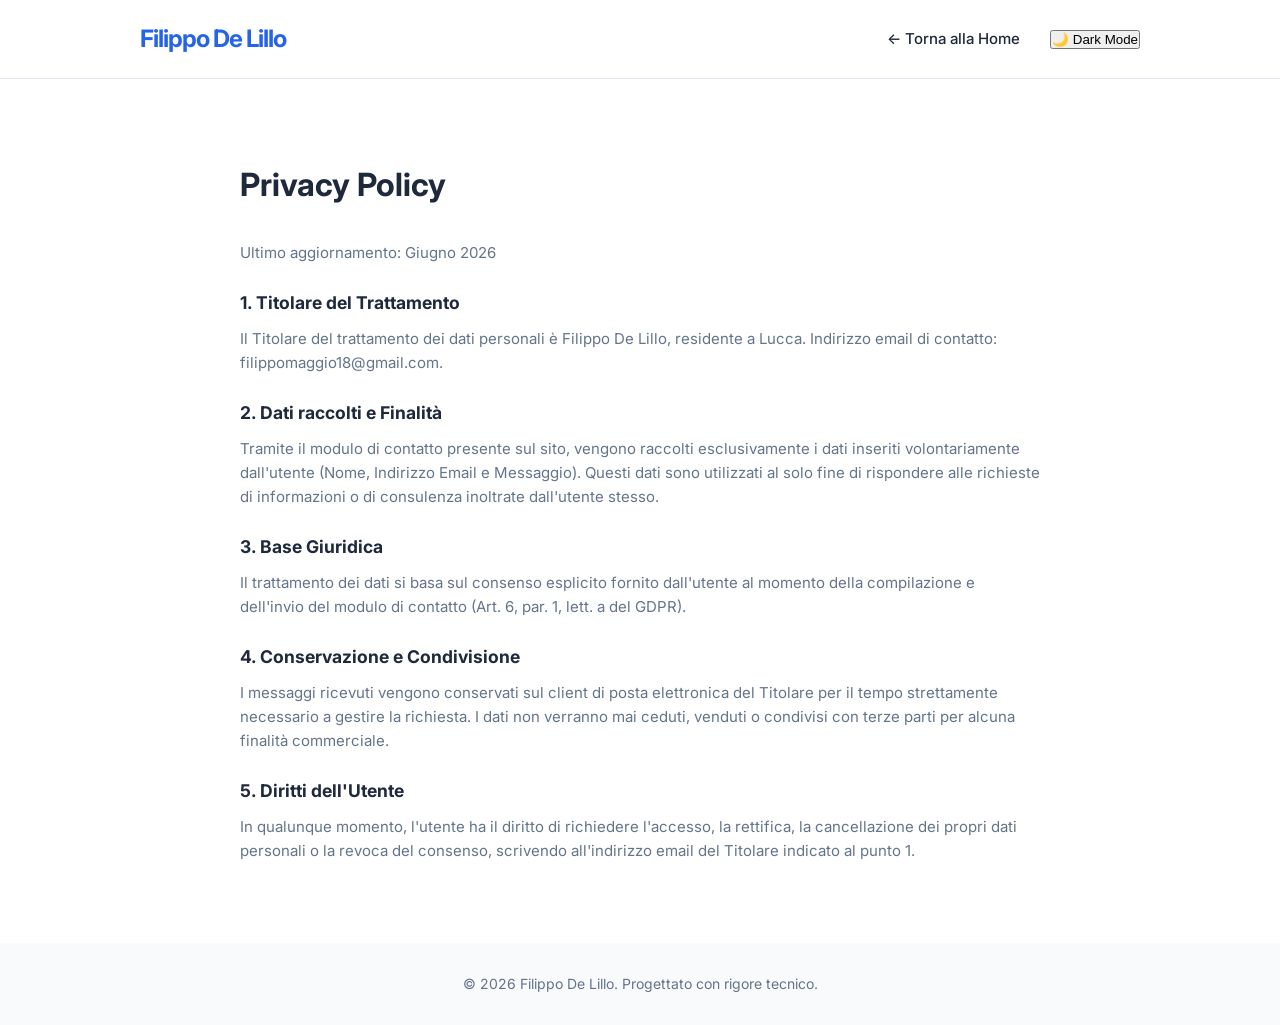
==== privacy.html @ f0c07462 "Add files via upload" ====
<!DOCTYPE html>
<html lang="it">
<head>
    <meta charset="UTF-8">
    <meta name="viewport" content="width=device-width, initial-scale=1.0">
    <title>Privacy Policy | Filippo De Lillo</title>
    <link href="https://fonts.googleapis.com/css2?family=Inter:wght@300;500;700&display=swap" rel="stylesheet">
    <link rel="stylesheet" href="style.css">
</head>
<body>

    <header>
        <div class="container">
            <div class="logo"><a href="index.html">Filippo De Lillo</a></div>
            <nav>
                <ul>
                    <li><a href="index.html">← Torna alla Home</a></li>
                    <li><button id="theme-toggle">🌙 Dark Mode</button></li>
                </ul>
            </nav>
        </div>
    </header>

    <section class="section-padding">
        <div class="container" style="max-width: 800px;">
            <h1 style="margin-bottom: 30px; font-size: 32px;">Privacy Policy</h1>
            
            <div style="font-size: 15px; color: var(--text-light);">
                <p>Ultimo aggiornamento: Giugno 2026</p>
                <br>
                
                <h3 style="color: var(--text-dark); margin-bottom: 10px;">1. Titolare del Trattamento</h3>
                <p>Il Titolare del trattamento dei dati personali è Filippo De Lillo, residente a Lucca. Indirizzo email di contatto: <a href="mailto:filippomaggio18@gmail.com">filippomaggio18@gmail.com</a>.</p>
                <br>

                <h3 style="color: var(--text-dark); margin-bottom: 10px;">2. Dati raccolti e Finalità</h3>
                <p>Tramite il modulo di contatto presente sul sito, vengono raccolti esclusivamente i dati inseriti volontariamente dall'utente (Nome, Indirizzo Email e Messaggio). Questi dati sono utilizzati al solo fine di rispondere alle richieste di informazioni o di consulenza inoltrate dall'utente stesso.</p>
                <br>

                <h3 style="color: var(--text-dark); margin-bottom: 10px;">3. Base Giuridica</h3>
                <p>Il trattamento dei dati si basa sul consenso esplicito fornito dall'utente al momento della compilazione e dell'invio del modulo di contatto (Art. 6, par. 1, lett. a del GDPR).</p>
                <br>

                <h3 style="color: var(--text-dark); margin-bottom: 10px;">4. Conservazione e Condivisione</h3>
                <p>I messaggi ricevuti vengono conservati sul client di posta elettronica del Titolare per il tempo strettamente necessario a gestire la richiesta. I dati non verranno mai ceduti, venduti o condivisi con terze parti per alcuna finalità commerciale.</p>
                <br>

                <h3 style="color: var(--text-dark); margin-bottom: 10px;">5. Diritti dell'Utente</h3>
                <p>In qualunque momento, l'utente ha il diritto di richiedere l'accesso, la rettifica, la cancellazione dei propri dati personali o la revoca del consenso, scrivendo all'indirizzo email del Titolare indicato al punto 1.</p>
            </div>
        </div>
    </section>

    <footer>
        <div class="container text-center">
            <p>&copy; 2026 Filippo De Lillo. Progettato con rigore tecnico.</p>
        </div>
    </footer>

    <script src="script.js"></script>
</body>
</html>
---- style.css ----
/* --- RESET E VARIABILI --- */
* {
    margin: 0;
    padding: 0;
    box-sizing: border-box;
}

:root {
    --primary: #2563eb; 
    --primary-dark: #1d4ed8;
    
    --text-dark: #1e293b;
    --text-light: #64748b;
    
    --bg-white: #ffffff;
    --bg-light: #f8fafc; 
    
    --border-color: #e2e8f0;
}

.dark-mode {
    --text-dark: #f8fafc; 
    --text-light: #94a3b8; 
    
    --bg-white: #0f172a; 
    --bg-light: #1e293b; 
    
    --border-color: #334155;
}

body {
    font-family: 'Inter', sans-serif;
    line-height: 1.6;
    color: var(--text-dark);
    background-color: var(--bg-white);
    transition: background-color 0.3s ease, color 0.3s ease;
}

header, .service-card, footer, section {
    transition: background-color 0.3s ease, border-color 0.3s ease, color 0.3s ease;
}

a { text-decoration: none; color: inherit; }
ul { list-style: none; }

.container {
    width: 90%;
    max-width: 1000px;
    margin: 0 auto;
}

.text-center { text-align: center; }
.section-padding { padding: 80px 0; }
.bg-light { background-color: var(--bg-light); }
.bg-dark { background-color: var(--text-dark); }
.text-white { color: var(--bg-white); }

/* --- HEADER --- */
header {
    background-color: var(--bg-white);
    border-bottom: 1px solid var(--border-color);
    padding: 20px 0;
    position: sticky;
    top: 0;
    z-index: 100;
}

header .container {
    display: flex;
    justify-content: space-between;
    align-items: center;
}

.logo {
    font-size: 24px;
    font-weight: 700;
    color: var(--primary);
    letter-spacing: -1px;
}

nav ul { display: flex; }
nav ul li { margin-left: 30px; }
nav ul li a {
    font-size: 15px;
    font-weight: 500;
    transition: color 0.2s;
}
nav ul li a:hover { color: var(--primary); }

/* --- HERO --- */
#hero {
    padding: 100px 0;
}

.badge {
    display: inline-block;
    background-color: #dbeafe;
    color: var(--primary);
    padding: 6px 12px;
    border-radius: 20px;
    font-size: 13px;
    font-weight: 600;
    margin-bottom: 20px;
}

#hero h2 {
    font-size: 42px;
    font-weight: 700;
    line-height: 1.2;
    margin-bottom: 20px;
}

#hero p {
    font-size: 18px;
    color: var(--text-light);
    max-width: 650px;
    margin: 0 auto 40px auto;
}

.btn {
    display: inline-block;
    background-color: var(--primary);
    color: var(--bg-white);
    padding: 14px 28px;
    border-radius: 6px;
    font-weight: 500;
    transition: background 0.2s;
}

.btn:hover { background-color: var(--primary-dark); }

.btn-outline {
    background-color: transparent;
    border: 2px solid var(--bg-white);
    margin-top: 20px;
}
.btn-outline:hover {
    background-color: var(--bg-white);
    color: var(--text-dark);
}

/* --- SERVIZI --- */
.services-grid {
    display: flex;
    gap: 30px;
    margin-top: 40px;
}

.service-card {
    background: var(--bg-white);
    padding: 40px 30px;
    border-radius: 12px;
    border: 1px solid var(--border-color);
    box-shadow: 0 4px 6px -1px rgba(0, 0, 0, 0.05);
    flex: 1;
    transition: transform 0.2s, box-shadow 0.2s;
}

.service-card:hover {
    transform: translateY(-5px);
    box-shadow: 0 10px 15px -3px rgba(0, 0, 0, 0.1);
}

.service-card h3 {
    color: var(--text-dark);
    margin-bottom: 15px;
    font-size: 20px;
}

.service-card p {
    color: var(--text-light);
    font-size: 15px;
}

/* --- FOOTER --- */
footer {
    padding: 30px 0;
    font-size: 14px;
    color: var(--text-light);
    background-color: var(--bg-light);
}

/* --- RESPONSIVE --- */
@media (max-width: 768px) {
    header .container, .services-grid {
        flex-direction: column;
    }
    nav ul { margin-top: 20px; }
    nav ul li { margin: 0 15px; }
}
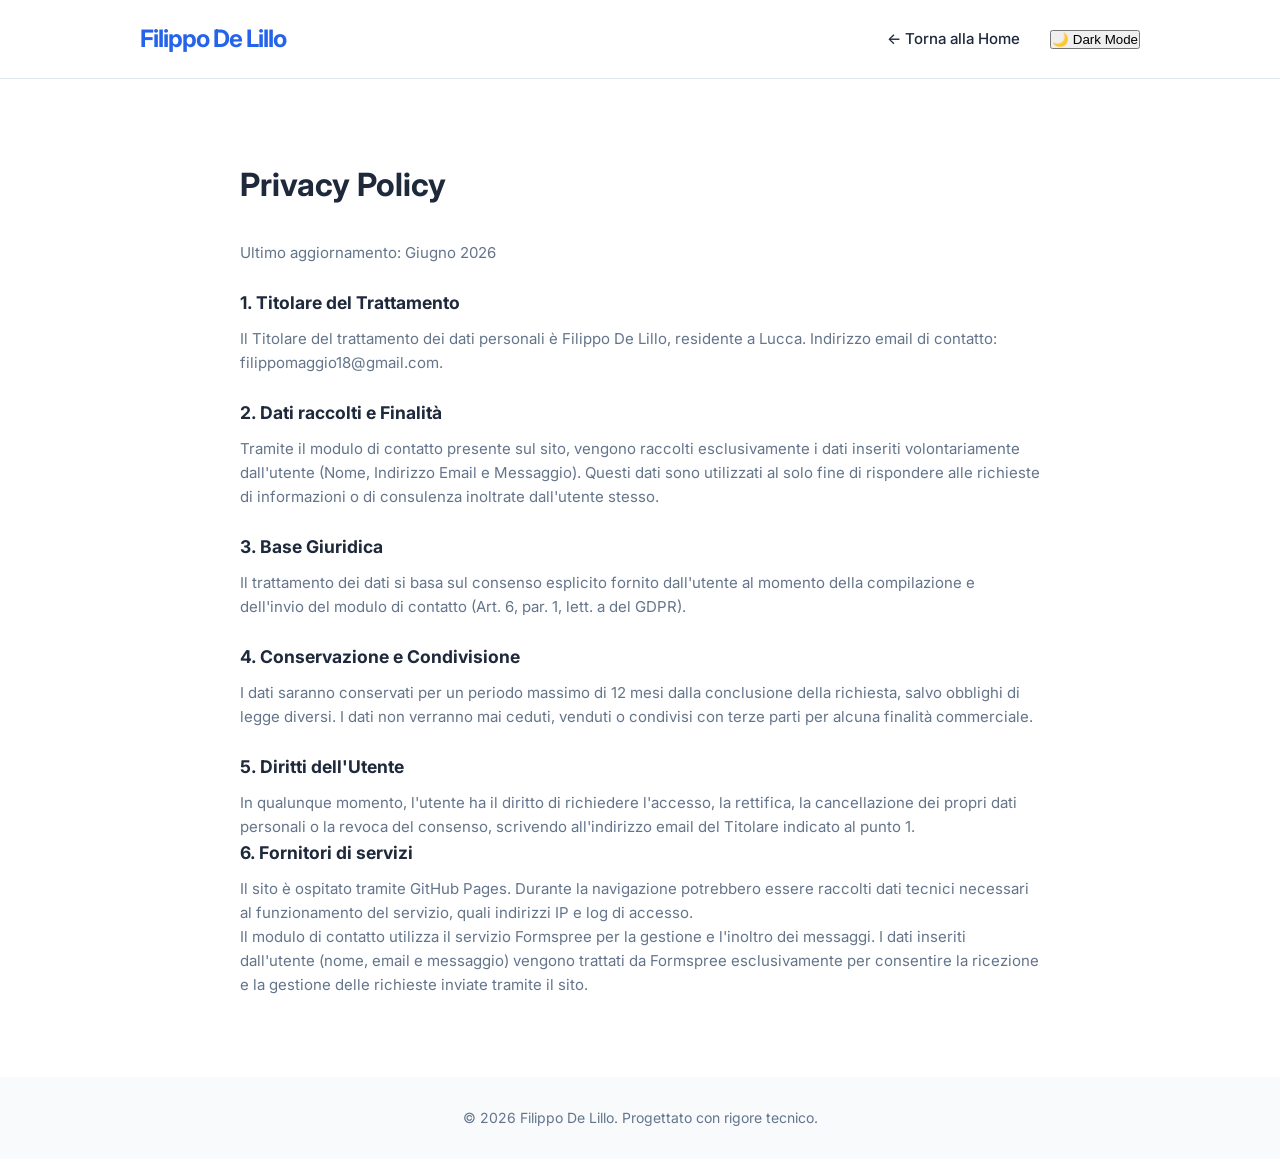
==== commit 61c67dbd: "Add files via upload" ====
--- a/privacy.html
+++ b/privacy.html
@@ -42,11 +42,16 @@
                 <br>
 
                 <h3 style="color: var(--text-dark); margin-bottom: 10px;">4. Conservazione e Condivisione</h3>
-                <p>I messaggi ricevuti vengono conservati sul client di posta elettronica del Titolare per il tempo strettamente necessario a gestire la richiesta. I dati non verranno mai ceduti, venduti o condivisi con terze parti per alcuna finalità commerciale.</p>
+                <p>I dati saranno conservati per un periodo massimo di 12 mesi dalla conclusione della richiesta, salvo obblighi di legge diversi. I dati non verranno mai ceduti, venduti o condivisi con terze parti per alcuna finalità commerciale.</p>
                 <br>
 
                 <h3 style="color: var(--text-dark); margin-bottom: 10px;">5. Diritti dell'Utente</h3>
                 <p>In qualunque momento, l'utente ha il diritto di richiedere l'accesso, la rettifica, la cancellazione dei propri dati personali o la revoca del consenso, scrivendo all'indirizzo email del Titolare indicato al punto 1.</p>
+
+                <h3 style="color: var(--text-dark); margin-bottom: 10px;">6. Fornitori di servizi</h3>
+                <p>Il sito è ospitato tramite GitHub Pages. Durante la navigazione potrebbero essere raccolti dati tecnici necessari al funzionamento del servizio, quali indirizzi IP e log di accesso.</p>
+                <p>Il modulo di contatto utilizza il servizio Formspree per la gestione e l'inoltro dei messaggi. I dati inseriti dall'utente (nome, email e messaggio) vengono trattati da Formspree esclusivamente per consentire la ricezione e la gestione delle richieste inviate tramite il sito.</p>
+                
             </div>
         </div>
     </section>
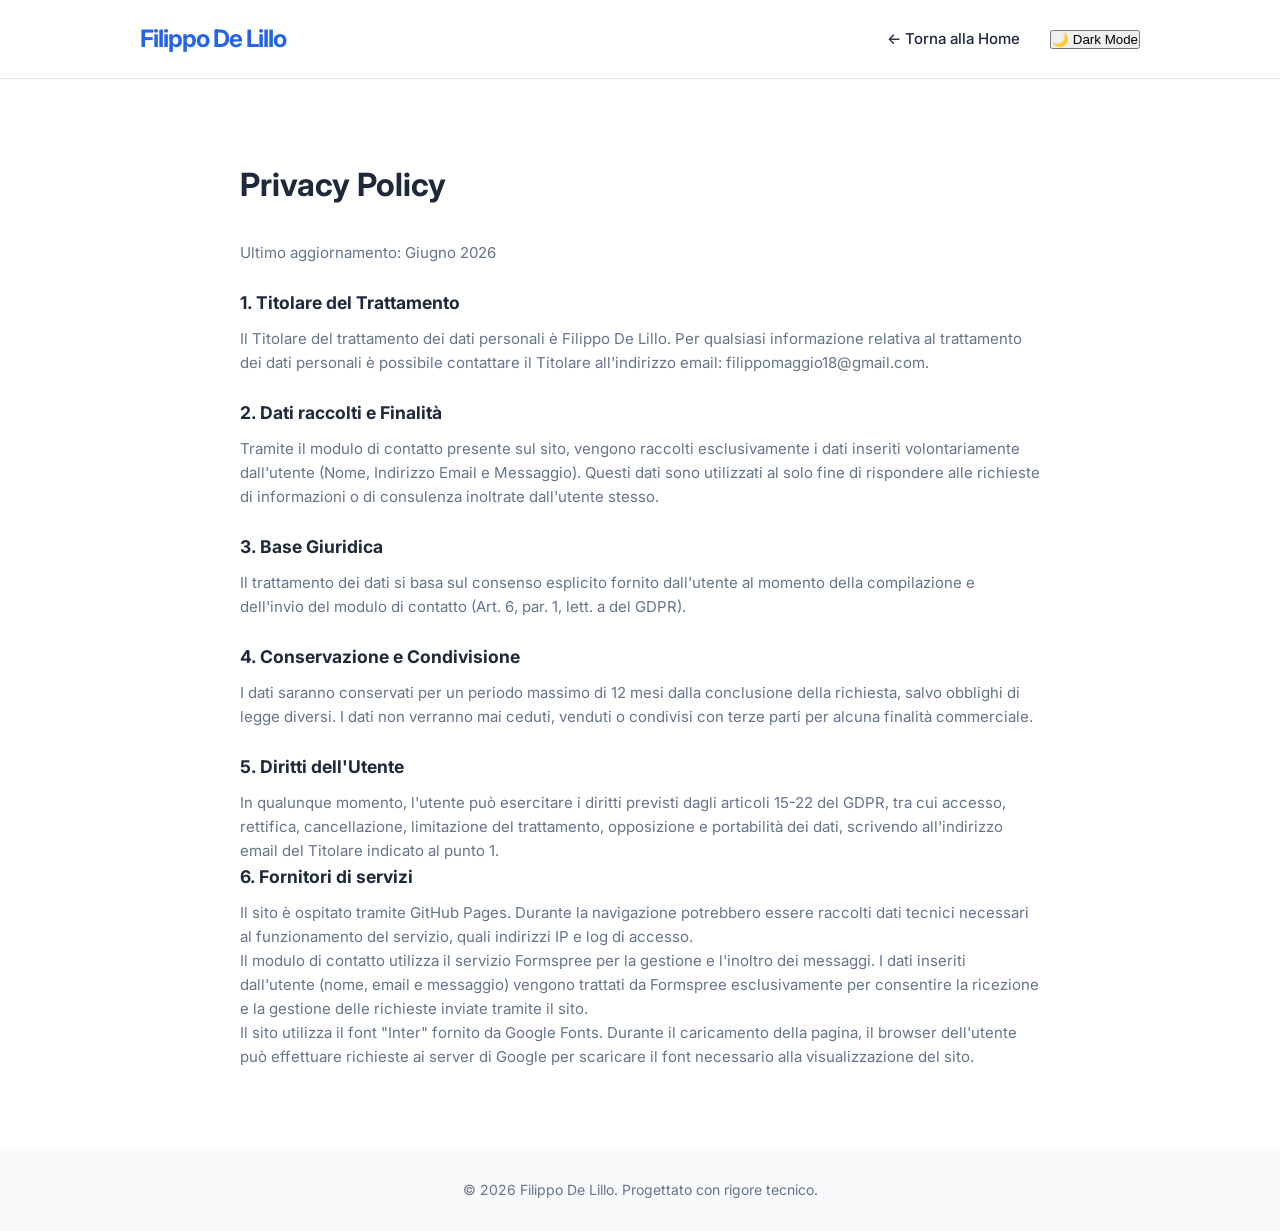
==== commit 4d4c9fc4: "Add files via upload" ====
--- a/privacy.html
+++ b/privacy.html
@@ -30,7 +30,7 @@
                 <br>
                 
                 <h3 style="color: var(--text-dark); margin-bottom: 10px;">1. Titolare del Trattamento</h3>
-                <p>Il Titolare del trattamento dei dati personali è Filippo De Lillo, residente a Lucca. Indirizzo email di contatto: <a href="mailto:filippomaggio18@gmail.com">filippomaggio18@gmail.com</a>.</p>
+                <p>Il Titolare del trattamento dei dati personali è Filippo De Lillo. Per qualsiasi informazione relativa al trattamento dei dati personali è possibile contattare il Titolare all'indirizzo email: <a href="mailto:filippomaggio18@gmail.com">filippomaggio18@gmail.com</a>.</p>
                 <br>
 
                 <h3 style="color: var(--text-dark); margin-bottom: 10px;">2. Dati raccolti e Finalità</h3>
@@ -46,12 +46,12 @@
                 <br>
 
                 <h3 style="color: var(--text-dark); margin-bottom: 10px;">5. Diritti dell'Utente</h3>
-                <p>In qualunque momento, l'utente ha il diritto di richiedere l'accesso, la rettifica, la cancellazione dei propri dati personali o la revoca del consenso, scrivendo all'indirizzo email del Titolare indicato al punto 1.</p>
+                <p>In qualunque momento, l'utente può esercitare i diritti previsti dagli articoli 15-22 del GDPR, tra cui accesso, rettifica, cancellazione, limitazione del trattamento, opposizione e portabilità dei dati, scrivendo all'indirizzo email del Titolare indicato al punto 1.</p>
 
                 <h3 style="color: var(--text-dark); margin-bottom: 10px;">6. Fornitori di servizi</h3>
                 <p>Il sito è ospitato tramite GitHub Pages. Durante la navigazione potrebbero essere raccolti dati tecnici necessari al funzionamento del servizio, quali indirizzi IP e log di accesso.</p>
                 <p>Il modulo di contatto utilizza il servizio Formspree per la gestione e l'inoltro dei messaggi. I dati inseriti dall'utente (nome, email e messaggio) vengono trattati da Formspree esclusivamente per consentire la ricezione e la gestione delle richieste inviate tramite il sito.</p>
-                
+                <p>Il sito utilizza il font "Inter" fornito da Google Fonts. Durante il caricamento della pagina, il browser dell'utente può effettuare richieste ai server di Google per scaricare il font necessario alla visualizzazione del sito.</p>
             </div>
         </div>
     </section>
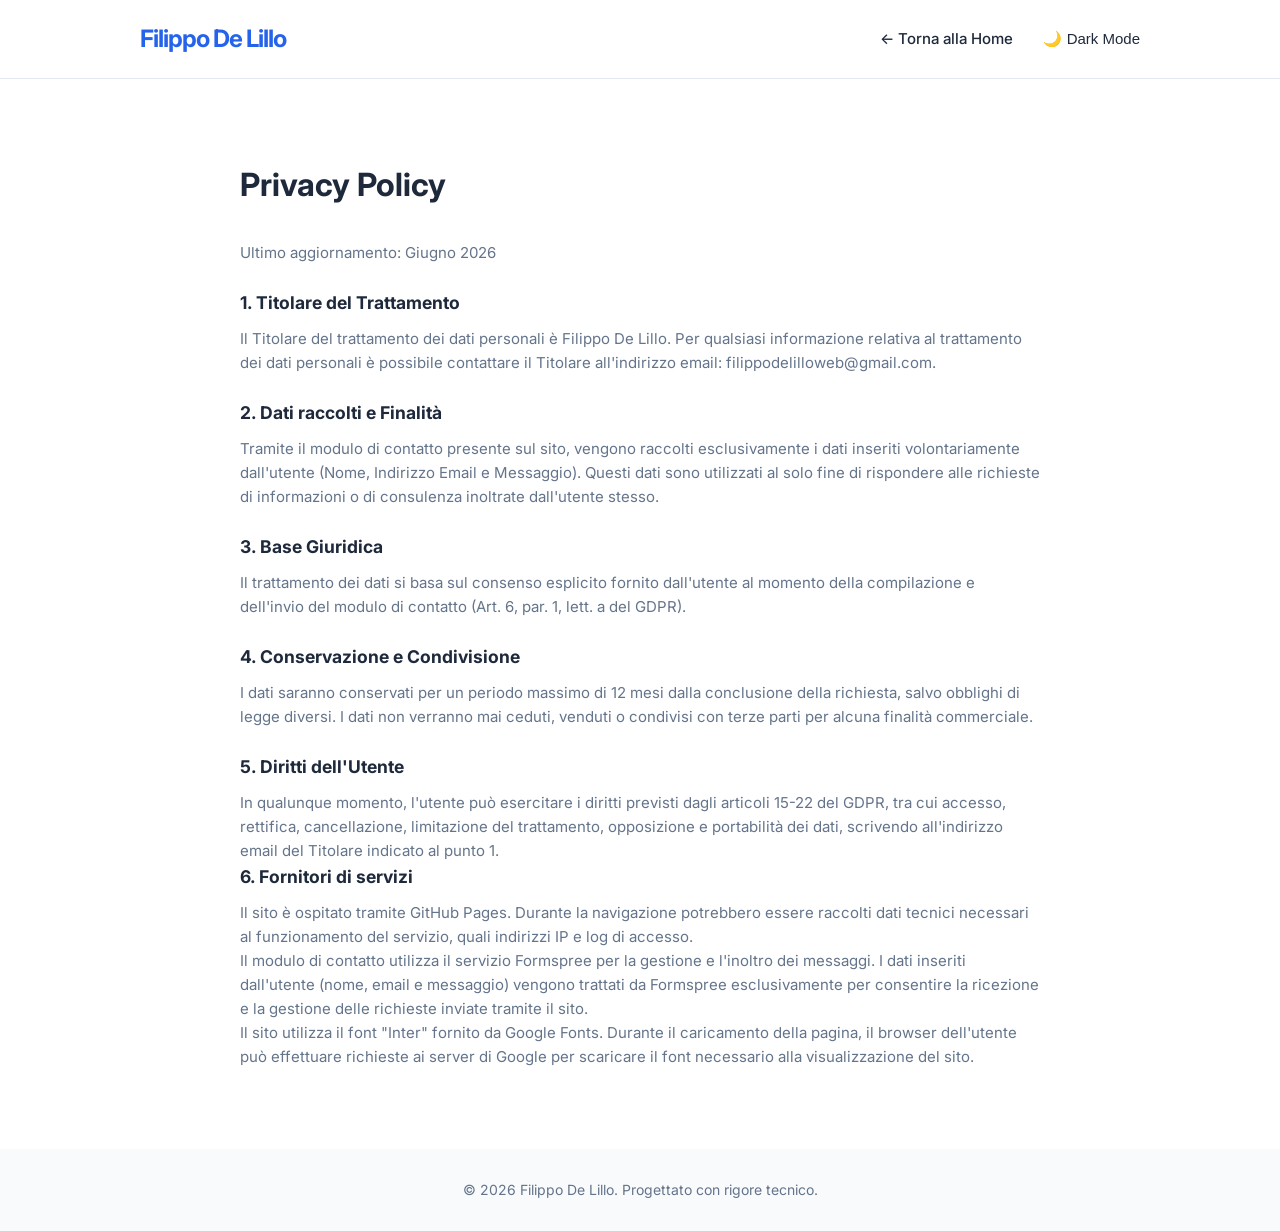
==== commit ac5d1159: "Update privacy.html" ====
--- a/privacy.html
+++ b/privacy.html
@@ -30,7 +30,7 @@
                 <br>
                 
                 <h3 style="color: var(--text-dark); margin-bottom: 10px;">1. Titolare del Trattamento</h3>
-                <p>Il Titolare del trattamento dei dati personali è Filippo De Lillo. Per qualsiasi informazione relativa al trattamento dei dati personali è possibile contattare il Titolare all'indirizzo email: <a href="mailto:filippomaggio18@gmail.com">filippomaggio18@gmail.com</a>.</p>
+                <p>Il Titolare del trattamento dei dati personali è Filippo De Lillo. Per qualsiasi informazione relativa al trattamento dei dati personali è possibile contattare il Titolare all'indirizzo email: <a href="mailto:filippodelilloweb@gmail.com">filippodelilloweb@gmail.com</a>.</p>
                 <br>
 
                 <h3 style="color: var(--text-dark); margin-bottom: 10px;">2. Dati raccolti e Finalità</h3>
@@ -64,4 +64,4 @@
 
     <script src="script.js"></script>
 </body>
-</html>+</html>
--- a/style.css
+++ b/style.css
@@ -86,6 +86,15 @@
     transition: color 0.2s;
 }
 nav ul li a:hover { color: var(--primary); }
+
+#theme-toggle {
+    background: none;
+    border: none;
+    cursor: pointer;
+    font-size: 15px;
+    font-weight: 500;
+    color: var(--text-dark);
+}
 
 /* --- HERO --- */
 #hero {
@@ -103,7 +112,8 @@
     margin-bottom: 20px;
 }
 
-#hero h2 {
+/* Gestisce sia h1 (nuovo) che h2 (vecchio) */
+#hero h1, #hero h2 {
     font-size: 42px;
     font-weight: 700;
     line-height: 1.2;
@@ -125,6 +135,8 @@
     border-radius: 6px;
     font-weight: 500;
     transition: background 0.2s;
+    border: none;
+    cursor: pointer;
 }
 
 .btn:hover { background-color: var(--primary-dark); }
@@ -172,6 +184,85 @@
     font-size: 15px;
 }
 
+/* --- MODULO DI CONTATTO --- */
+.form-container {
+    max-width: 600px;
+    margin: 40px auto 0 auto;
+    background-color: var(--bg-white);
+    padding: 40px;
+    border-radius: 12px;
+    box-shadow: 0 10px 25px rgba(0, 0, 0, 0.2); 
+}
+
+.contact-form {
+    display: flex;
+    flex-direction: column;
+    gap: 20px;
+}
+
+.form-group {
+    display: flex;
+    flex-direction: column;
+    text-align: left;
+}
+
+.form-group label {
+    color: var(--text-dark);
+    font-size: 14px;
+    font-weight: 500;
+    margin-bottom: 8px;
+}
+
+.form-group input,
+.form-group textarea {
+    width: 100%;
+    padding: 12px 16px;
+    border: 1px solid var(--border-color);
+    border-radius: 6px;
+    background-color: var(--bg-light);
+    color: var(--text-dark);
+    font-family: inherit;
+    font-size: 15px;
+    transition: border-color 0.2s, outline 0.2s, background-color 0.3s;
+}
+
+.form-group input:focus,
+.form-group textarea:focus {
+    border-color: var(--primary);
+    outline: 2px solid rgba(37, 99, 235, 0.2);
+}
+
+.checkbox-group {
+    flex-direction: row;
+    align-items: center;
+    gap: 10px;
+}
+
+.checkbox-group input[type="checkbox"] {
+    width: auto;
+    cursor: pointer;
+}
+
+.checkbox-group label {
+    margin-bottom: 0;
+    color: var(--text-light);
+    font-size: 13px;
+    font-weight: 400;
+}
+
+.checkbox-group a {
+    color: var(--primary);
+    text-decoration: underline;
+}
+
+.btn-submit {
+    width: 100%;
+    cursor: pointer;
+    border: none;
+    font-size: 16px;
+    margin-top: 10px;
+}
+
 /* --- FOOTER --- */
 footer {
     padding: 30px 0;
@@ -180,11 +271,100 @@
     background-color: var(--bg-light);
 }
 
+/* --- FAQ --- */
+.faq-container {
+    max-width: 800px;
+    margin: 0 auto;
+}
+
+.faq-item {
+    background-color: var(--bg-white);
+    border: 1px solid var(--border-color);
+    border-radius: 8px;
+    margin-bottom: 15px;
+    padding: 20px;
+    box-shadow: 0 2px 8px rgba(0,0,0,0.02);
+    transition: box-shadow 0.3s ease, background-color 0.3s ease, border-color 0.3s ease;
+}
+
+.faq-item:hover {
+    box-shadow: 0 4px 12px rgba(0,0,0,0.06);
+}
+
+.faq-item summary {
+    font-size: 1.1rem;
+    font-weight: bold;
+    color: var(--text-dark);
+    cursor: pointer;
+    list-style: none; 
+    display: flex;
+    justify-content: space-between;
+    align-items: center;
+}
+
+.faq-item summary::-webkit-details-marker {
+    display: none;
+}
+
+.faq-item summary::after {
+    content: "+";
+    font-size: 1.5rem;
+    color: var(--primary); 
+    transition: transform 0.3s ease;
+}
+
+.faq-item[open] summary::after {
+    transform: rotate(45deg);
+}
+
+.faq-item p {
+    margin-top: 15px;
+    margin-bottom: 0;
+    color: var(--text-light);
+    line-height: 1.6;
+}
+
+/* --- ANIMAZIONI ALLO SCORRIMENTO --- */
+.hidden-scroll {
+    opacity: 0;
+    transform: translateY(40px);
+    transition: opacity 0.6s ease-out, transform 0.6s ease-out;
+}
+
+.show-scroll {
+    opacity: 1;
+    transform: translateY(0);
+}
+ 
+.service-card:nth-child(2) { transition-delay: 0.15s; }
+.service-card:nth-child(3) { transition-delay: 0.3s; }
+
 /* --- RESPONSIVE --- */
 @media (max-width: 768px) {
+    /* Layout Generale */
     header .container, .services-grid {
         flex-direction: column;
     }
     nav ul { margin-top: 20px; }
     nav ul li { margin: 0 15px; }
+
+    /* Fix Modulo Contatto per Smartphone */
+    .form-container {
+        padding: 25px 15px; 
+        margin-top: 25px;
+    }
+    .form-group input,
+    .form-group textarea {
+        padding: 10px 12px;
+        font-size: 14px;
+    }
+    .checkbox-group {
+        align-items: flex-start; 
+    }
+    .checkbox-group input[type="checkbox"] {
+        margin-top: 4px; 
+    }
+    .checkbox-group label {
+        font-size: 12px; 
+    }
 }
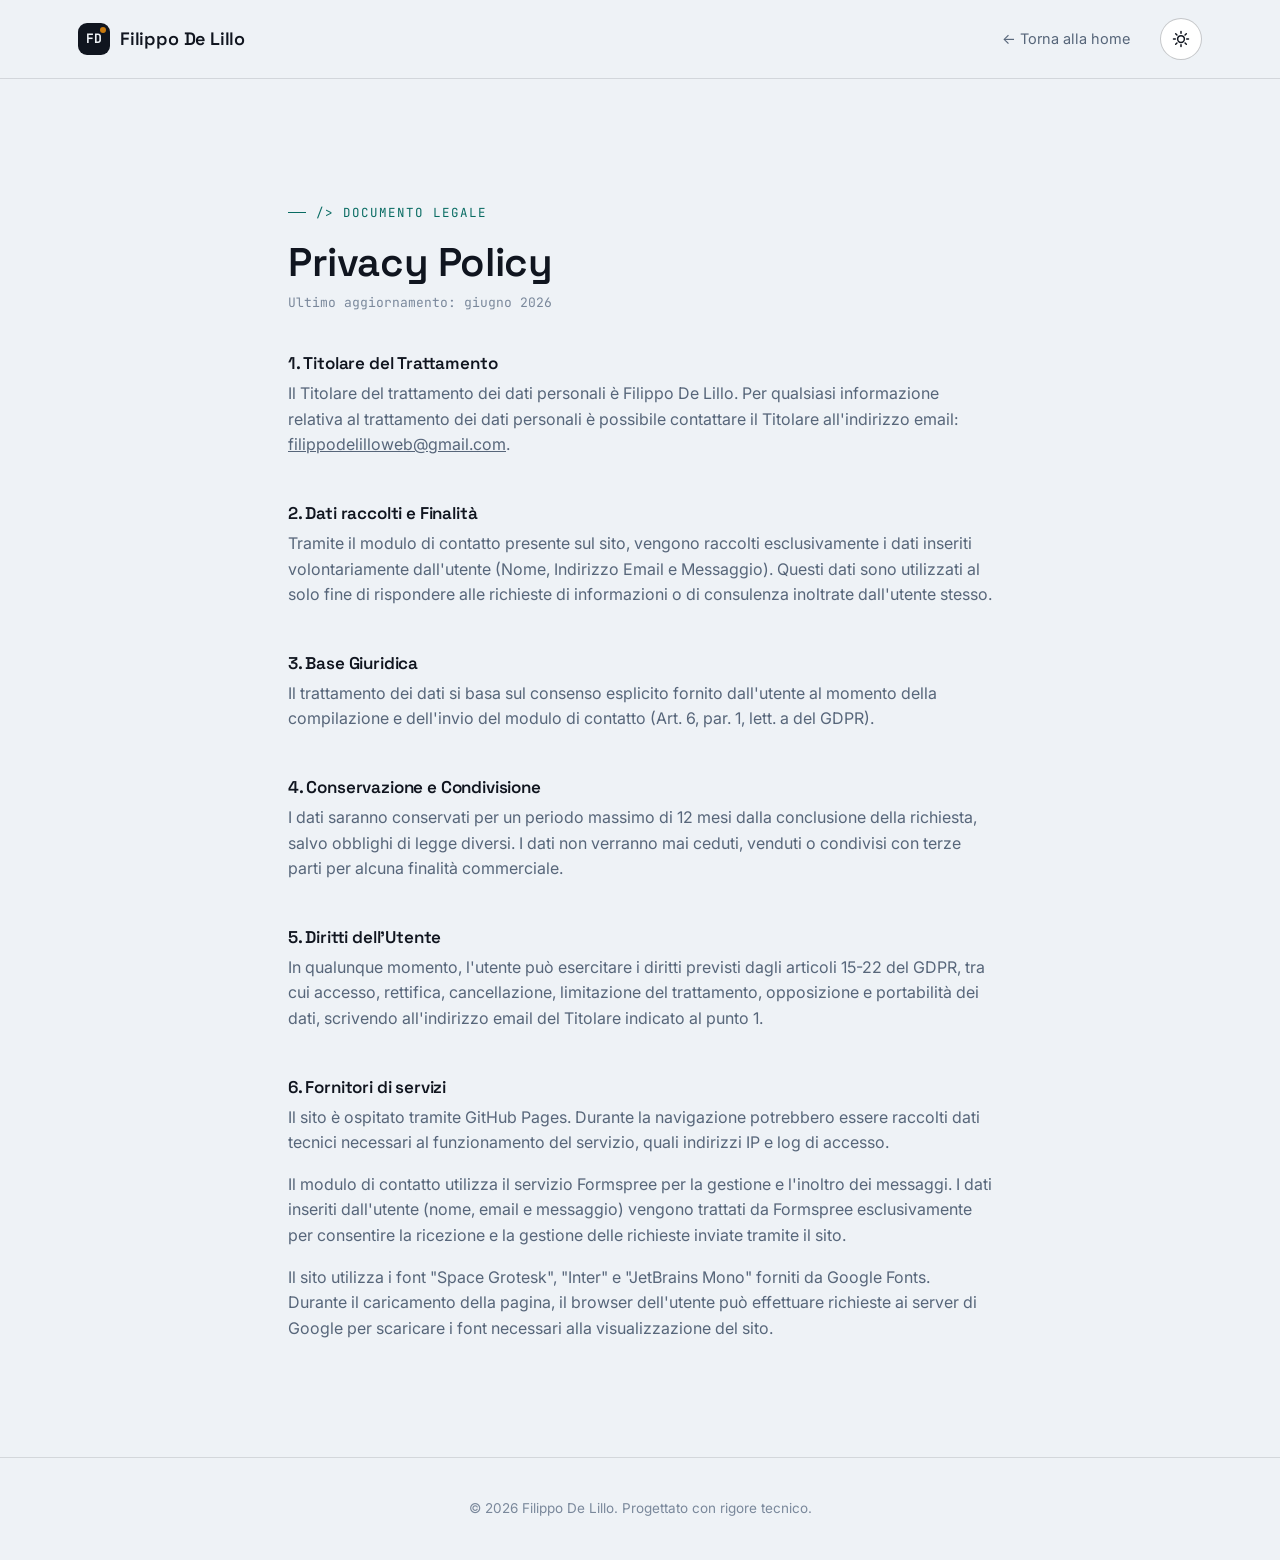
==== commit d97e81fe: "Add files via upload" ====
--- a/privacy.html
+++ b/privacy.html
@@ -1,67 +1,87 @@
-<!DOCTYPE html>
-<html lang="it">
-<head>
-    <meta charset="UTF-8">
-    <meta name="viewport" content="width=device-width, initial-scale=1.0">
-    <title>Privacy Policy | Filippo De Lillo</title>
-    <link href="https://fonts.googleapis.com/css2?family=Inter:wght@300;500;700&display=swap" rel="stylesheet">
-    <link rel="stylesheet" href="style.css">
-</head>
-<body>
-
-    <header>
-        <div class="container">
-            <div class="logo"><a href="index.html">Filippo De Lillo</a></div>
-            <nav>
-                <ul>
-                    <li><a href="index.html">← Torna alla Home</a></li>
-                    <li><button id="theme-toggle">🌙 Dark Mode</button></li>
-                </ul>
-            </nav>
-        </div>
-    </header>
-
-    <section class="section-padding">
-        <div class="container" style="max-width: 800px;">
-            <h1 style="margin-bottom: 30px; font-size: 32px;">Privacy Policy</h1>
-            
-            <div style="font-size: 15px; color: var(--text-light);">
-                <p>Ultimo aggiornamento: Giugno 2026</p>
-                <br>
-                
-                <h3 style="color: var(--text-dark); margin-bottom: 10px;">1. Titolare del Trattamento</h3>
-                <p>Il Titolare del trattamento dei dati personali è Filippo De Lillo. Per qualsiasi informazione relativa al trattamento dei dati personali è possibile contattare il Titolare all'indirizzo email: <a href="mailto:filippodelilloweb@gmail.com">filippodelilloweb@gmail.com</a>.</p>
-                <br>
-
-                <h3 style="color: var(--text-dark); margin-bottom: 10px;">2. Dati raccolti e Finalità</h3>
-                <p>Tramite il modulo di contatto presente sul sito, vengono raccolti esclusivamente i dati inseriti volontariamente dall'utente (Nome, Indirizzo Email e Messaggio). Questi dati sono utilizzati al solo fine di rispondere alle richieste di informazioni o di consulenza inoltrate dall'utente stesso.</p>
-                <br>
-
-                <h3 style="color: var(--text-dark); margin-bottom: 10px;">3. Base Giuridica</h3>
-                <p>Il trattamento dei dati si basa sul consenso esplicito fornito dall'utente al momento della compilazione e dell'invio del modulo di contatto (Art. 6, par. 1, lett. a del GDPR).</p>
-                <br>
-
-                <h3 style="color: var(--text-dark); margin-bottom: 10px;">4. Conservazione e Condivisione</h3>
-                <p>I dati saranno conservati per un periodo massimo di 12 mesi dalla conclusione della richiesta, salvo obblighi di legge diversi. I dati non verranno mai ceduti, venduti o condivisi con terze parti per alcuna finalità commerciale.</p>
-                <br>
-
-                <h3 style="color: var(--text-dark); margin-bottom: 10px;">5. Diritti dell'Utente</h3>
-                <p>In qualunque momento, l'utente può esercitare i diritti previsti dagli articoli 15-22 del GDPR, tra cui accesso, rettifica, cancellazione, limitazione del trattamento, opposizione e portabilità dei dati, scrivendo all'indirizzo email del Titolare indicato al punto 1.</p>
-
-                <h3 style="color: var(--text-dark); margin-bottom: 10px;">6. Fornitori di servizi</h3>
-                <p>Il sito è ospitato tramite GitHub Pages. Durante la navigazione potrebbero essere raccolti dati tecnici necessari al funzionamento del servizio, quali indirizzi IP e log di accesso.</p>
-                <p>Il modulo di contatto utilizza il servizio Formspree per la gestione e l'inoltro dei messaggi. I dati inseriti dall'utente (nome, email e messaggio) vengono trattati da Formspree esclusivamente per consentire la ricezione e la gestione delle richieste inviate tramite il sito.</p>
-                <p>Il sito utilizza il font "Inter" fornito da Google Fonts. Durante il caricamento della pagina, il browser dell'utente può effettuare richieste ai server di Google per scaricare il font necessario alla visualizzazione del sito.</p>
-            </div>
-        </div>
-    </section>
-
-    <footer>
-        <div class="container text-center">
-            <p>&copy; 2026 Filippo De Lillo. Progettato con rigore tecnico.</p>
-        </div>
-    </footer>
-
-    <script src="script.js"></script>
-</body>
-</html>
+<!DOCTYPE html>
+<html lang="it">
+<head>
+    <meta charset="UTF-8">
+    <meta name="viewport" content="width=device-width, initial-scale=1.0">
+    <title>Privacy Policy | Filippo De Lillo</title>
+    <meta name="robots" content="noindex, follow">
+    <link rel="preconnect" href="https://fonts.googleapis.com">
+    <link rel="preconnect" href="https://fonts.gstatic.com" crossorigin>
+    <link href="https://fonts.googleapis.com/css2?family=Space+Grotesk:wght@500;600;700&family=Inter:wght@400;500;600;700&family=JetBrains+Mono:wght@400;500;700&display=swap" rel="stylesheet">
+    <link rel="stylesheet" href="style.css">
+    <link rel="icon" type="image/svg+xml" href="favicon.svg">
+    <link rel="icon" type="image/png" href="favicon.png">
+</head>
+<body>
+
+    <header>
+        <div class="container">
+            <a href="index.html" class="logo">
+                <span class="mark" aria-hidden="true">FD</span>
+                Filippo De Lillo
+            </a>
+            <nav id="main-nav">
+                <ul class="nav-links">
+                    <li><a href="index.html">← Torna alla home</a></li>
+                </ul>
+                <div class="nav-actions">
+                    <button id="theme-toggle" aria-label="Cambia tema chiaro/scuro">
+                        <svg class="icon-light" viewBox="0 0 24 24" fill="none" stroke="currentColor" stroke-width="2" stroke-linecap="round"><circle cx="12" cy="12" r="4.5"/><path d="M12 2v2.4M12 19.6V22M4.9 4.9l1.7 1.7M17.4 17.4l1.7 1.7M2 12h2.4M19.6 12H22M4.9 19.1l1.7-1.7M17.4 6.6l1.7-1.7"/></svg>
+                        <svg class="icon-dark" viewBox="0 0 24 24" fill="none" stroke="currentColor" stroke-width="2" stroke-linecap="round"><path d="M20 14.5A8.5 8.5 0 1 1 9.5 4a6.8 6.8 0 0 0 10.5 10.5Z"/></svg>
+                    </button>
+                </div>
+            </nav>
+        </div>
+    </header>
+
+    <section class="section-padding">
+        <div class="container" style="max-width: 760px;">
+            <span class="eyebrow">/&gt; Documento legale</span>
+            <h1 style="font-size: clamp(28px, 4vw, 40px); margin-bottom: 8px;">Privacy Policy</h1>
+            <p style="font-family: var(--font-mono); font-size: 13px; color: var(--muted-2); margin-bottom: 40px;">Ultimo aggiornamento: giugno 2026</p>
+
+            <div style="display:flex; flex-direction:column; gap: 30px;">
+                <div>
+                    <h3 style="font-size: 17px; margin-bottom: 8px;">1. Titolare del Trattamento</h3>
+                    <p>Il Titolare del trattamento dei dati personali è Filippo De Lillo. Per qualsiasi informazione relativa al trattamento dei dati personali è possibile contattare il Titolare all'indirizzo email: <a href="mailto:filippodelilloweb@gmail.com" style="text-decoration: underline;">filippodelilloweb@gmail.com</a>.</p>
+                </div>
+
+                <div>
+                    <h3 style="font-size: 17px; margin-bottom: 8px;">2. Dati raccolti e Finalità</h3>
+                    <p>Tramite il modulo di contatto presente sul sito, vengono raccolti esclusivamente i dati inseriti volontariamente dall'utente (Nome, Indirizzo Email e Messaggio). Questi dati sono utilizzati al solo fine di rispondere alle richieste di informazioni o di consulenza inoltrate dall'utente stesso.</p>
+                </div>
+
+                <div>
+                    <h3 style="font-size: 17px; margin-bottom: 8px;">3. Base Giuridica</h3>
+                    <p>Il trattamento dei dati si basa sul consenso esplicito fornito dall'utente al momento della compilazione e dell'invio del modulo di contatto (Art. 6, par. 1, lett. a del GDPR).</p>
+                </div>
+
+                <div>
+                    <h3 style="font-size: 17px; margin-bottom: 8px;">4. Conservazione e Condivisione</h3>
+                    <p>I dati saranno conservati per un periodo massimo di 12 mesi dalla conclusione della richiesta, salvo obblighi di legge diversi. I dati non verranno mai ceduti, venduti o condivisi con terze parti per alcuna finalità commerciale.</p>
+                </div>
+
+                <div>
+                    <h3 style="font-size: 17px; margin-bottom: 8px;">5. Diritti dell'Utente</h3>
+                    <p>In qualunque momento, l'utente può esercitare i diritti previsti dagli articoli 15-22 del GDPR, tra cui accesso, rettifica, cancellazione, limitazione del trattamento, opposizione e portabilità dei dati, scrivendo all'indirizzo email del Titolare indicato al punto 1.</p>
+                </div>
+
+                <div>
+                    <h3 style="font-size: 17px; margin-bottom: 8px;">6. Fornitori di servizi</h3>
+                    <p>Il sito è ospitato tramite GitHub Pages. Durante la navigazione potrebbero essere raccolti dati tecnici necessari al funzionamento del servizio, quali indirizzi IP e log di accesso.</p>
+                    <p>Il modulo di contatto utilizza il servizio Formspree per la gestione e l'inoltro dei messaggi. I dati inseriti dall'utente (nome, email e messaggio) vengono trattati da Formspree esclusivamente per consentire la ricezione e la gestione delle richieste inviate tramite il sito.</p>
+                    <p style="margin-bottom:0;">Il sito utilizza i font "Space Grotesk", "Inter" e "JetBrains Mono" forniti da Google Fonts. Durante il caricamento della pagina, il browser dell'utente può effettuare richieste ai server di Google per scaricare i font necessari alla visualizzazione del sito.</p>
+                </div>
+            </div>
+        </div>
+    </section>
+
+    <footer>
+        <div class="container footer-inner">
+            <p>&copy; 2026 Filippo De Lillo. Progettato con rigore tecnico.</p>
+        </div>
+    </footer>
+
+    <script src="script.js"></script>
+</body>
+</html>
--- a/style.css
+++ b/style.css
@@ -1,370 +1,734 @@
-/* --- RESET E VARIABILI --- */
-* {
-    margin: 0;
-    padding: 0;
-    box-sizing: border-box;
-}
-
-:root {
-    --primary: #2563eb; 
-    --primary-dark: #1d4ed8;
-    
-    --text-dark: #1e293b;
-    --text-light: #64748b;
-    
-    --bg-white: #ffffff;
-    --bg-light: #f8fafc; 
-    
-    --border-color: #e2e8f0;
-}
-
-.dark-mode {
-    --text-dark: #f8fafc; 
-    --text-light: #94a3b8; 
-    
-    --bg-white: #0f172a; 
-    --bg-light: #1e293b; 
-    
-    --border-color: #334155;
-}
-
-body {
-    font-family: 'Inter', sans-serif;
-    line-height: 1.6;
-    color: var(--text-dark);
-    background-color: var(--bg-white);
-    transition: background-color 0.3s ease, color 0.3s ease;
-}
-
-header, .service-card, footer, section {
-    transition: background-color 0.3s ease, border-color 0.3s ease, color 0.3s ease;
-}
-
-a { text-decoration: none; color: inherit; }
-ul { list-style: none; }
-
-.container {
-    width: 90%;
-    max-width: 1000px;
-    margin: 0 auto;
-}
-
-.text-center { text-align: center; }
-.section-padding { padding: 80px 0; }
-.bg-light { background-color: var(--bg-light); }
-.bg-dark { background-color: var(--text-dark); }
-.text-white { color: var(--bg-white); }
-
-/* --- HEADER --- */
-header {
-    background-color: var(--bg-white);
-    border-bottom: 1px solid var(--border-color);
-    padding: 20px 0;
-    position: sticky;
-    top: 0;
-    z-index: 100;
-}
-
-header .container {
-    display: flex;
-    justify-content: space-between;
-    align-items: center;
-}
-
-.logo {
-    font-size: 24px;
-    font-weight: 700;
-    color: var(--primary);
-    letter-spacing: -1px;
-}
-
-nav ul { display: flex; }
-nav ul li { margin-left: 30px; }
-nav ul li a {
-    font-size: 15px;
-    font-weight: 500;
-    transition: color 0.2s;
-}
-nav ul li a:hover { color: var(--primary); }
-
-#theme-toggle {
-    background: none;
-    border: none;
-    cursor: pointer;
-    font-size: 15px;
-    font-weight: 500;
-    color: var(--text-dark);
-}
-
-/* --- HERO --- */
-#hero {
-    padding: 100px 0;
-}
-
-.badge {
-    display: inline-block;
-    background-color: #dbeafe;
-    color: var(--primary);
-    padding: 6px 12px;
-    border-radius: 20px;
-    font-size: 13px;
-    font-weight: 600;
-    margin-bottom: 20px;
-}
-
-/* Gestisce sia h1 (nuovo) che h2 (vecchio) */
-#hero h1, #hero h2 {
-    font-size: 42px;
-    font-weight: 700;
-    line-height: 1.2;
-    margin-bottom: 20px;
-}
-
-#hero p {
-    font-size: 18px;
-    color: var(--text-light);
-    max-width: 650px;
-    margin: 0 auto 40px auto;
-}
-
-.btn {
-    display: inline-block;
-    background-color: var(--primary);
-    color: var(--bg-white);
-    padding: 14px 28px;
-    border-radius: 6px;
-    font-weight: 500;
-    transition: background 0.2s;
-    border: none;
-    cursor: pointer;
-}
-
-.btn:hover { background-color: var(--primary-dark); }
-
-.btn-outline {
-    background-color: transparent;
-    border: 2px solid var(--bg-white);
-    margin-top: 20px;
-}
-.btn-outline:hover {
-    background-color: var(--bg-white);
-    color: var(--text-dark);
-}
-
-/* --- SERVIZI --- */
-.services-grid {
-    display: flex;
-    gap: 30px;
-    margin-top: 40px;
-}
-
-.service-card {
-    background: var(--bg-white);
-    padding: 40px 30px;
-    border-radius: 12px;
-    border: 1px solid var(--border-color);
-    box-shadow: 0 4px 6px -1px rgba(0, 0, 0, 0.05);
-    flex: 1;
-    transition: transform 0.2s, box-shadow 0.2s;
-}
-
-.service-card:hover {
-    transform: translateY(-5px);
-    box-shadow: 0 10px 15px -3px rgba(0, 0, 0, 0.1);
-}
-
-.service-card h3 {
-    color: var(--text-dark);
-    margin-bottom: 15px;
-    font-size: 20px;
-}
-
-.service-card p {
-    color: var(--text-light);
-    font-size: 15px;
-}
-
-/* --- MODULO DI CONTATTO --- */
-.form-container {
-    max-width: 600px;
-    margin: 40px auto 0 auto;
-    background-color: var(--bg-white);
-    padding: 40px;
-    border-radius: 12px;
-    box-shadow: 0 10px 25px rgba(0, 0, 0, 0.2); 
-}
-
-.contact-form {
-    display: flex;
-    flex-direction: column;
-    gap: 20px;
-}
-
-.form-group {
-    display: flex;
-    flex-direction: column;
-    text-align: left;
-}
-
-.form-group label {
-    color: var(--text-dark);
-    font-size: 14px;
-    font-weight: 500;
-    margin-bottom: 8px;
-}
-
-.form-group input,
-.form-group textarea {
-    width: 100%;
-    padding: 12px 16px;
-    border: 1px solid var(--border-color);
-    border-radius: 6px;
-    background-color: var(--bg-light);
-    color: var(--text-dark);
-    font-family: inherit;
-    font-size: 15px;
-    transition: border-color 0.2s, outline 0.2s, background-color 0.3s;
-}
-
-.form-group input:focus,
-.form-group textarea:focus {
-    border-color: var(--primary);
-    outline: 2px solid rgba(37, 99, 235, 0.2);
-}
-
-.checkbox-group {
-    flex-direction: row;
-    align-items: center;
-    gap: 10px;
-}
-
-.checkbox-group input[type="checkbox"] {
-    width: auto;
-    cursor: pointer;
-}
-
-.checkbox-group label {
-    margin-bottom: 0;
-    color: var(--text-light);
-    font-size: 13px;
-    font-weight: 400;
-}
-
-.checkbox-group a {
-    color: var(--primary);
-    text-decoration: underline;
-}
-
-.btn-submit {
-    width: 100%;
-    cursor: pointer;
-    border: none;
-    font-size: 16px;
-    margin-top: 10px;
-}
-
-/* --- FOOTER --- */
-footer {
-    padding: 30px 0;
-    font-size: 14px;
-    color: var(--text-light);
-    background-color: var(--bg-light);
-}
-
-/* --- FAQ --- */
-.faq-container {
-    max-width: 800px;
-    margin: 0 auto;
-}
-
-.faq-item {
-    background-color: var(--bg-white);
-    border: 1px solid var(--border-color);
-    border-radius: 8px;
-    margin-bottom: 15px;
-    padding: 20px;
-    box-shadow: 0 2px 8px rgba(0,0,0,0.02);
-    transition: box-shadow 0.3s ease, background-color 0.3s ease, border-color 0.3s ease;
-}
-
-.faq-item:hover {
-    box-shadow: 0 4px 12px rgba(0,0,0,0.06);
-}
-
-.faq-item summary {
-    font-size: 1.1rem;
-    font-weight: bold;
-    color: var(--text-dark);
-    cursor: pointer;
-    list-style: none; 
-    display: flex;
-    justify-content: space-between;
-    align-items: center;
-}
-
-.faq-item summary::-webkit-details-marker {
-    display: none;
-}
-
-.faq-item summary::after {
-    content: "+";
-    font-size: 1.5rem;
-    color: var(--primary); 
-    transition: transform 0.3s ease;
-}
-
-.faq-item[open] summary::after {
-    transform: rotate(45deg);
-}
-
-.faq-item p {
-    margin-top: 15px;
-    margin-bottom: 0;
-    color: var(--text-light);
-    line-height: 1.6;
-}
-
-/* --- ANIMAZIONI ALLO SCORRIMENTO --- */
-.hidden-scroll {
-    opacity: 0;
-    transform: translateY(40px);
-    transition: opacity 0.6s ease-out, transform 0.6s ease-out;
-}
-
-.show-scroll {
-    opacity: 1;
-    transform: translateY(0);
-}
- 
-.service-card:nth-child(2) { transition-delay: 0.15s; }
-.service-card:nth-child(3) { transition-delay: 0.3s; }
-
-/* --- RESPONSIVE --- */
-@media (max-width: 768px) {
-    /* Layout Generale */
-    header .container, .services-grid {
-        flex-direction: column;
-    }
-    nav ul { margin-top: 20px; }
-    nav ul li { margin: 0 15px; }
-
-    /* Fix Modulo Contatto per Smartphone */
-    .form-container {
-        padding: 25px 15px; 
-        margin-top: 25px;
-    }
-    .form-group input,
-    .form-group textarea {
-        padding: 10px 12px;
-        font-size: 14px;
-    }
-    .checkbox-group {
-        align-items: flex-start; 
-    }
-    .checkbox-group input[type="checkbox"] {
-        margin-top: 4px; 
-    }
-    .checkbox-group label {
-        font-size: 12px; 
-    }
-}+/* ==========================================================================
+   Filippo De Lillo — Web Developer
+   Design system: "Blueprint" — disegno tecnico di giorno (Paper) e
+   cianotipo di notte (Dark). Stessa identità blu in entrambi i temi.
+   ========================================================================== */
+
+:root {
+  --bg: #EEF2F6;
+  --bg-soft: #E3E9F1;
+  --panel: #FFFFFF;
+  --panel-2: #F6F8FB;
+  --ink: #10151F;
+  --muted: #57667A;
+  --muted-2: #7A889B;
+  --line: rgba(16, 21, 31, 0.12);
+  --line-strong: rgba(16, 21, 31, 0.24);
+  --teal: #0E9488;
+  --teal-ink: #086b62;
+  --teal-soft: rgba(14, 148, 136, 0.12);
+  --amber: #C97A0F;
+  --amber-soft: rgba(201, 122, 15, 0.14);
+  --ink-on-amber: #1a1204;
+  --danger: #C13F2E;
+  --success: #0E9488;
+
+  --radius-sm: 8px;
+  --radius-md: 16px;
+  --radius-lg: 26px;
+  --shadow: 0 24px 48px -26px rgba(15, 42, 82, 0.35);
+  --shadow-sm: 0 10px 24px -16px rgba(15, 42, 82, 0.3);
+
+  --font-display: "Space Grotesk", "Inter", sans-serif;
+  --font-body: "Inter", sans-serif;
+  --font-mono: "JetBrains Mono", "SFMono-Regular", Menlo, monospace;
+
+  --container: 1180px;
+  --ease: cubic-bezier(.22, .61, .36, 1);
+}
+
+[data-theme="dark"] {
+  --bg: #0A2040;
+  --bg-soft: #0E2A50;
+  --panel: #123362;
+  --panel-2: #0F2A54;
+  --ink: #EAF2FF;
+  --muted: #A9BBD6;
+  --muted-2: #86A5C6;
+  --line: rgba(234, 242, 255, 0.14);
+  --line-strong: rgba(234, 242, 255, 0.28);
+  --teal: #57DFCC;
+  --teal-ink: #57DFCC;
+  --teal-soft: rgba(87, 223, 204, 0.14);
+  --amber: #F5B94A;
+  --amber-soft: rgba(245, 185, 74, 0.16);
+  --ink-on-amber: #1c1404;
+  --shadow: 0 24px 55px -20px rgba(0, 5, 20, 0.6);
+  --shadow-sm: 0 12px 28px -16px rgba(0, 5, 20, 0.55);
+}
+
+/* ---------------------------------- Reset --------------------------------- */
+* { box-sizing: border-box; }
+html { scroll-behavior: smooth; }
+body {
+  margin: 0;
+  background: var(--bg);
+  color: var(--ink);
+  font-family: var(--font-body);
+  font-size: 16px;
+  line-height: 1.6;
+  -webkit-font-smoothing: antialiased;
+  transition: background-color .4s var(--ease), color .4s var(--ease);
+}
+img { max-width: 100%; display: block; }
+a { color: inherit; text-decoration: none; }
+ul { list-style: none; margin: 0; padding: 0; }
+button { font: inherit; cursor: pointer; }
+h1, h2, h3, h4 {
+  font-family: var(--font-display);
+  font-weight: 600;
+  line-height: 1.12;
+  letter-spacing: -0.01em;
+  margin: 0 0 16px;
+}
+p { margin: 0 0 16px; color: var(--muted); }
+::selection { background: var(--teal); color: #fff; }
+
+@media (prefers-reduced-motion: reduce) {
+  html { scroll-behavior: auto; }
+  *, *::before, *::after {
+    animation-duration: 0.001ms !important;
+    animation-iteration-count: 1 !important;
+    transition-duration: 0.001ms !important;
+    scroll-behavior: auto !important;
+  }
+}
+
+:focus-visible {
+  outline: 2px solid var(--teal);
+  outline-offset: 3px;
+  border-radius: 4px;
+}
+
+/* ------------------------------- Utilities -------------------------------- */
+.container {
+  max-width: var(--container);
+  margin: 0 auto;
+  padding: 0 28px;
+}
+.section-padding { padding: 116px 0; }
+.text-center { text-align: center; }
+.bg-light { background: var(--bg-soft); }
+.bg-dark {
+  background: var(--ink);
+  color: var(--bg);
+}
+[data-theme="dark"] .bg-dark { background: #051230; }
+
+.eyebrow {
+  display: inline-flex;
+  align-items: center;
+  gap: 10px;
+  font-family: var(--font-mono);
+  font-size: 12.5px;
+  letter-spacing: 0.08em;
+  text-transform: uppercase;
+  color: var(--teal-ink);
+  margin-bottom: 18px;
+}
+.eyebrow::before {
+  content: "";
+  width: 18px;
+  height: 1px;
+  background: currentColor;
+}
+.bg-dark .eyebrow { color: var(--teal); }
+
+/* Blueprint grid backdrop */
+.blueprint-grid {
+  position: absolute;
+  inset: 0;
+  background-image:
+    linear-gradient(var(--line) 1px, transparent 1px),
+    linear-gradient(90deg, var(--line) 1px, transparent 1px);
+  background-size: 42px 42px;
+  -webkit-mask-image: linear-gradient(180deg, rgba(0,0,0,0.9), rgba(0,0,0,0));
+  mask-image: linear-gradient(180deg, rgba(0,0,0,0.9), rgba(0,0,0,0));
+  pointer-events: none;
+}
+
+/* Buttons */
+.btn {
+  display: inline-flex;
+  align-items: center;
+  gap: 10px;
+  padding: 15px 26px;
+  border-radius: 999px;
+  background: var(--amber);
+  color: var(--ink-on-amber);
+  font-weight: 600;
+  font-size: 15px;
+  border: 1px solid transparent;
+  transition: transform .35s var(--ease), box-shadow .35s var(--ease), background .3s;
+  box-shadow: var(--shadow-sm);
+}
+.btn:hover { transform: translateY(-3px); box-shadow: var(--shadow); }
+.btn:active { transform: translateY(-1px); }
+.btn-ghost {
+  background: transparent;
+  color: var(--ink);
+  border: 1px solid var(--line-strong);
+  box-shadow: none;
+}
+.btn-ghost:hover { border-color: var(--teal); color: var(--teal-ink); background: var(--teal-soft); }
+.bg-dark .btn-ghost { color: var(--bg); border-color: rgba(255,255,255,0.24); }
+.bg-dark .btn-ghost:hover { color: var(--teal); border-color: var(--teal); }
+
+.btn-row { display: flex; gap: 16px; flex-wrap: wrap; align-items: center; }
+
+/* Scroll reveal */
+.hidden-scroll { opacity: 0; transform: translateY(28px); transition: opacity .7s var(--ease), transform .7s var(--ease); }
+.hidden-scroll.show-scroll { opacity: 1; transform: translateY(0); }
+.stagger > * { transition-delay: calc(var(--i, 0) * 90ms); }
+
+/* ---------------------------------- Header -------------------------------- */
+header {
+  position: sticky;
+  top: 0;
+  z-index: 100;
+  background: color-mix(in srgb, var(--bg) 82%, transparent);
+  backdrop-filter: blur(14px) saturate(140%);
+  -webkit-backdrop-filter: blur(14px) saturate(140%);
+  border-bottom: 1px solid var(--line);
+}
+header .container {
+  display: flex;
+  align-items: center;
+  justify-content: space-between;
+  height: 78px;
+}
+.logo {
+  display: flex;
+  align-items: center;
+  gap: 10px;
+  font-family: var(--font-display);
+  font-weight: 600;
+  font-size: 18px;
+  letter-spacing: -0.01em;
+}
+.logo .mark {
+  width: 32px; height: 32px;
+  border-radius: 9px;
+  background: var(--ink);
+  color: var(--bg);
+  display: flex; align-items: center; justify-content: center;
+  font-family: var(--font-mono);
+  font-size: 13px;
+  font-weight: 700;
+  position: relative;
+  overflow: hidden;
+}
+.logo .mark::after {
+  content: "";
+  position: absolute;
+  width: 6px; height: 6px;
+  background: var(--amber);
+  border-radius: 50%;
+  top: 4px; right: 4px;
+}
+[data-theme="dark"] .logo .mark { background: var(--teal); color: #04231f; }
+
+nav { display: flex; align-items: center; gap: 8px; }
+.nav-links { display: flex; align-items: center; gap: 6px; }
+.nav-links a {
+  padding: 9px 16px;
+  border-radius: 999px;
+  font-size: 14.5px;
+  color: var(--muted);
+  transition: color .25s, background .25s;
+}
+.nav-links a:hover { color: var(--ink); background: var(--panel-2); }
+
+.nav-actions { display: flex; align-items: center; gap: 10px; margin-left: 6px; }
+
+#theme-toggle {
+  width: 42px; height: 42px;
+  border-radius: 50%;
+  border: 1px solid var(--line-strong);
+  background: var(--panel);
+  color: var(--ink);
+  display: flex; align-items: center; justify-content: center;
+  transition: border-color .25s, transform .3s var(--ease);
+}
+#theme-toggle:hover { border-color: var(--teal); transform: rotate(14deg); }
+#theme-toggle svg { width: 18px; height: 18px; }
+.icon-dark { display: none; }
+[data-theme="dark"] .icon-light { display: none; }
+[data-theme="dark"] .icon-dark { display: block; }
+
+.nav-cta {
+  padding: 10px 20px;
+  border-radius: 999px;
+  background: var(--ink);
+  color: var(--bg);
+  font-size: 14px;
+  font-weight: 600;
+  transition: transform .3s var(--ease), background .3s;
+}
+.nav-cta:hover { transform: translateY(-2px); background: var(--teal); color: #04231f; }
+
+.menu-toggle {
+  display: none;
+  width: 42px; height: 42px;
+  border-radius: 50%;
+  border: 1px solid var(--line-strong);
+  background: var(--panel);
+  align-items: center;
+  justify-content: center;
+}
+.menu-toggle span, .menu-toggle span::before, .menu-toggle span::after {
+  content: "";
+  display: block;
+  width: 18px; height: 2px;
+  background: var(--ink);
+  position: relative;
+  transition: transform .3s, opacity .3s;
+}
+.menu-toggle span::before { position: absolute; top: -6px; }
+.menu-toggle span::after { position: absolute; top: 6px; }
+.menu-toggle.open span { background: transparent; }
+.menu-toggle.open span::before { transform: translateY(6px) rotate(45deg); }
+.menu-toggle.open span::after { transform: translateY(-6px) rotate(-45deg); }
+
+/* ----------------------------------- Hero --------------------------------- */
+#hero {
+  position: relative;
+  overflow: hidden;
+  padding: 88px 0 100px;
+}
+#hero .container {
+  display: grid;
+  grid-template-columns: 1.05fr 0.95fr;
+  gap: 56px;
+  align-items: center;
+  position: relative;
+  z-index: 1;
+}
+#hero h1 {
+  font-size: clamp(34px, 4.6vw, 58px);
+  margin-bottom: 22px;
+}
+#hero h1 em {
+  font-style: normal;
+  color: var(--teal-ink);
+  background: linear-gradient(180deg, transparent 62%, var(--teal-soft) 62%);
+}
+#hero .lead { font-size: 17.5px; max-width: 46ch; margin-bottom: 34px; }
+
+.badge-row { display: flex; flex-wrap: wrap; gap: 10px; margin-top: 40px; }
+.badge-row span {
+  font-family: var(--font-mono);
+  font-size: 12px;
+  padding: 7px 12px;
+  border: 1px solid var(--line-strong);
+  border-radius: 999px;
+  color: var(--muted);
+}
+
+.hero-panel {
+  position: relative;
+  aspect-ratio: 1 / 0.92;
+  border-radius: var(--radius-lg);
+  border: 1px solid var(--line-strong);
+  background: var(--panel);
+  box-shadow: var(--shadow);
+  overflow: hidden;
+}
+.hero-panel .blueprint-grid { mask-image: none; -webkit-mask-image: none; opacity: .6; }
+.hero-panel svg { position: relative; width: 100%; height: 100%; }
+
+.hero-panel .draw {
+  stroke-dasharray: 200;
+  stroke-dashoffset: 200;
+  animation: draw 1.1s var(--ease) forwards;
+}
+.hero-panel .draw-2 { animation-delay: .5s; }
+.hero-panel .draw-3 { animation-delay: .75s; }
+.hero-panel .draw-4 { animation-delay: 1.4s; }
+.hero-panel .pop {
+  opacity: 0;
+  transform: scale(.85) translateY(6px);
+  transform-origin: center;
+  animation: pop .55s var(--ease) forwards;
+  animation-delay: .15s;
+}
+.hero-panel .pop-2 { animation-delay: .55s; }
+.hero-panel .pop-3 { animation-delay: .95s; }
+.hero-panel .pop-4 { animation-delay: 1.2s; }
+@keyframes draw { to { stroke-dashoffset: 0; } }
+@keyframes pop { to { opacity: 1; transform: scale(1) translateY(0); } }
+@media (prefers-reduced-motion: reduce) {
+  .hero-panel .draw { stroke-dashoffset: 0; animation: none; }
+  .hero-panel .pop { opacity: 1; transform: none; animation: none; }
+}
+
+/* ------------------------------ Stat strip -------------------------------- */
+.stat-strip {
+  display: grid;
+  grid-template-columns: repeat(4, 1fr);
+  border-top: 1px solid var(--line);
+  border-bottom: 1px solid var(--line);
+}
+.stat-strip div {
+  padding: 34px 20px;
+  text-align: center;
+  border-left: 1px solid var(--line);
+}
+.stat-strip div:first-child { border-left: none; }
+.stat-strip .num {
+  font-family: var(--font-mono);
+  font-size: clamp(26px, 3.4vw, 38px);
+  font-weight: 700;
+  color: var(--teal-ink);
+}
+.bg-dark .stat-strip .num { color: var(--teal); }
+.stat-strip .label {
+  font-size: 12.5px;
+  letter-spacing: .03em;
+  color: var(--muted);
+  margin-top: 6px;
+}
+.bg-dark .stat-strip { border-color: rgba(255,255,255,.14); }
+.bg-dark .stat-strip div { border-color: rgba(255,255,255,.14); }
+.bg-dark .stat-strip .label { color: rgba(238,242,246,.65); }
+
+/* ------------------------------- Chi sono --------------------------------- */
+.about-grid {
+  display: grid;
+  grid-template-columns: 0.85fr 1.15fr;
+  gap: 60px;
+  align-items: start;
+}
+.about-figure {
+  border-radius: var(--radius-md);
+  border: 1px solid var(--line-strong);
+  background: var(--panel);
+  padding: 28px;
+  font-family: var(--font-mono);
+  font-size: 13px;
+  color: var(--muted);
+  box-shadow: var(--shadow-sm);
+}
+.about-figure .row { display: flex; justify-content: space-between; padding: 10px 0; border-top: 1px dashed var(--line-strong); }
+.about-figure .row:first-child { border-top: none; }
+.about-figure .row strong { color: var(--ink); font-weight: 600; }
+.about-text p:last-child { margin-bottom: 0; }
+
+/* -------------------------------- Servizi --------------------------------- */
+.service-switch {
+  display: grid;
+  grid-template-columns: 0.42fr 0.58fr;
+  gap: 0;
+  border: 1px solid var(--line-strong);
+  border-radius: var(--radius-lg);
+  overflow: hidden;
+  background: var(--panel);
+  box-shadow: var(--shadow-sm);
+}
+.service-tabs { border-right: 1px solid var(--line); }
+.service-tab {
+  width: 100%;
+  text-align: left;
+  padding: 26px 28px;
+  background: transparent;
+  border: none;
+  border-bottom: 1px solid var(--line);
+  display: flex;
+  flex-direction: column;
+  gap: 4px;
+  color: var(--muted);
+  transition: background .25s;
+}
+.service-tab:last-child { border-bottom: none; }
+.service-tab .tag {
+  font-family: var(--font-mono);
+  font-size: 11.5px;
+  letter-spacing: .05em;
+  color: var(--muted-2);
+}
+.service-tab h3 { font-size: 18px; margin: 0; color: var(--ink); }
+.service-tab p { font-size: 14px; margin: 4px 0 0; display: none; }
+.service-tab.active {
+  background: var(--teal-soft);
+  border-left: 3px solid var(--teal);
+}
+.service-tab.active .tag { color: var(--teal-ink); }
+[data-theme="dark"] .service-tab.active .tag { color: var(--teal); }
+.service-tab.active p { display: block; }
+.service-tab:hover:not(.active) { background: var(--panel-2); }
+
+.service-visual {
+  position: relative;
+  padding: 40px;
+  display: flex;
+  align-items: center;
+  justify-content: center;
+  background:
+    linear-gradient(var(--line) 1px, transparent 1px),
+    linear-gradient(90deg, var(--line) 1px, transparent 1px);
+  background-size: 28px 28px;
+  min-height: 340px;
+}
+.service-visual svg { width: 100%; max-width: 380px; height: auto; }
+.service-visual .draw { stroke-dasharray: 200; stroke-dashoffset: 200; animation: draw .9s var(--ease) forwards; }
+.service-visual .pop {
+  opacity: 0;
+  transform: scale(.88) translateY(4px);
+  transform-origin: center;
+  animation: pop .5s var(--ease) forwards;
+  animation-delay: .1s;
+}
+.service-visual .fade { opacity: 0; animation: pop .45s var(--ease) forwards; animation-delay: .4s; }
+@media (prefers-reduced-motion: reduce) {
+  .service-visual .draw { stroke-dashoffset: 0; animation: none; }
+  .service-visual .pop, .service-visual .fade { opacity: 1; transform: none; animation: none; }
+}
+
+/* -------------------------------- Perché ---------------------------------- */
+.perche-grid { display: grid; grid-template-columns: repeat(2, 1fr); gap: 24px; }
+.info-card {
+  padding: 36px;
+  border-radius: var(--radius-md);
+  background: var(--panel);
+  border: 1px solid var(--line);
+  box-shadow: var(--shadow-sm);
+  transition: transform .35s var(--ease), border-color .3s;
+}
+.info-card:hover { transform: translateY(-6px); border-color: var(--teal); }
+.info-card h3 { font-size: 20px; }
+.info-card p:last-child { margin-bottom: 0; }
+
+/* -------------------------------- Metodo ---------------------------------- */
+.timeline { position: relative; display: grid; grid-template-columns: repeat(3, 1fr); gap: 30px; }
+.timeline::before {
+  content: "";
+  position: absolute;
+  top: 27px; left: 6%; right: 6%;
+  height: 1px;
+  background: repeating-linear-gradient(90deg, var(--line-strong) 0 8px, transparent 8px 16px);
+}
+.timeline-step { position: relative; }
+.timeline-step .idx {
+  width: 54px; height: 54px;
+  border-radius: 50%;
+  background: var(--panel);
+  border: 1px solid var(--line-strong);
+  display: flex; align-items: center; justify-content: center;
+  font-family: var(--font-mono);
+  font-weight: 700;
+  color: var(--teal-ink);
+  margin-bottom: 22px;
+  position: relative;
+  z-index: 1;
+}
+[data-theme="dark"] .timeline-step .idx { color: var(--teal); }
+.timeline-step h3 { font-size: 18px; }
+
+/* ------------------------------- Portfolio -------------------------------- */
+.portfolio-grid { display: grid; grid-template-columns: 1fr; gap: 32px; }
+.portfolio-card {
+  border-radius: var(--radius-lg);
+  overflow: hidden;
+  border: 1px solid var(--line-strong);
+  background: var(--panel);
+  box-shadow: var(--shadow-sm);
+}
+.browser-chrome {
+  display: flex;
+  align-items: center;
+  gap: 8px;
+  padding: 12px 16px;
+  background: var(--panel-2);
+  border-bottom: 1px solid var(--line);
+}
+.browser-chrome .dots { display: flex; gap: 6px; }
+.browser-chrome .dots span { width: 9px; height: 9px; border-radius: 50%; background: var(--line-strong); }
+.browser-chrome .url {
+  flex: 1;
+  font-family: var(--font-mono);
+  font-size: 12px;
+  color: var(--muted);
+  background: var(--panel);
+  border: 1px solid var(--line);
+  border-radius: 999px;
+  padding: 6px 14px;
+  text-align: center;
+  overflow: hidden;
+  text-overflow: ellipsis;
+  white-space: nowrap;
+}
+.portfolio-preview { position: relative; aspect-ratio: 16/10; background: var(--bg-soft); }
+.portfolio-preview iframe { width: 100%; height: 100%; border: 0; display: block; }
+.portfolio-overlay {
+  position: absolute; inset: 0;
+  display: flex; align-items: center; justify-content: center;
+  background: rgba(10, 20, 40, 0);
+  opacity: 0;
+  transition: opacity .3s, background .3s;
+}
+.portfolio-overlay span {
+  padding: 12px 22px;
+  border-radius: 999px;
+  background: var(--amber);
+  color: var(--ink-on-amber);
+  font-weight: 600;
+  font-size: 14px;
+  transform: translateY(10px);
+  transition: transform .3s var(--ease);
+}
+.portfolio-preview:hover .portfolio-overlay { opacity: 1; background: rgba(10, 20, 40, .35); }
+.portfolio-preview:hover .portfolio-overlay span { transform: translateY(0); }
+.portfolio-info { padding: 26px 28px 30px; }
+.portfolio-info h3 { font-size: 19px; margin-bottom: 8px; }
+.portfolio-info p { margin-bottom: 0; }
+
+/* ----------------------------------- FAQ ----------------------------------- */
+.faq-container { max-width: 760px; margin: 0 auto; display: flex; flex-direction: column; gap: 12px; }
+.faq-item {
+  border: 1px solid var(--line);
+  border-radius: var(--radius-sm);
+  background: var(--panel);
+  padding: 4px 24px;
+  transition: border-color .25s;
+}
+.faq-item[open] { border-color: var(--teal); }
+.faq-item summary {
+  list-style: none;
+  cursor: pointer;
+  padding: 20px 30px 20px 0;
+  font-weight: 600;
+  font-family: var(--font-display);
+  font-size: 16px;
+  position: relative;
+  display: flex;
+  align-items: center;
+}
+.faq-item summary::-webkit-details-marker { display: none; }
+.faq-item summary::after {
+  content: "+";
+  position: absolute;
+  right: 0;
+  top: 50%;
+  transform: translateY(-50%);
+  font-size: 22px;
+  font-weight: 400;
+  color: var(--teal-ink);
+  transition: transform .3s var(--ease);
+}
+[data-theme="dark"] .faq-item summary::after { color: var(--teal); }
+.faq-item[open] summary::after { transform: translateY(-50%) rotate(135deg); }
+.faq-item p { padding-bottom: 22px; margin: 0; }
+
+/* --------------------------------- Contatti -------------------------------- */
+#contatti .eyebrow { color: var(--teal); }
+#contatti h2 { color: var(--bg); }
+#contatti > .container > .text-center p { color: rgba(238, 242, 246, .72); max-width: 52ch; margin-left: auto; margin-right: auto; }
+
+.form-container { max-width: 640px; margin: 48px auto 0; }
+.contact-form {
+  background: rgba(255,255,255,0.04);
+  border: 1px solid rgba(255,255,255,0.14);
+  border-radius: var(--radius-lg);
+  padding: 40px;
+}
+[data-theme="dark"] .contact-form { background: rgba(255,255,255,0.03); }
+.form-group { margin-bottom: 20px; }
+.form-group label {
+  display: block;
+  font-size: 13px;
+  font-family: var(--font-mono);
+  color: rgba(238, 242, 246, .6);
+  margin-bottom: 8px;
+}
+.form-group input[type="text"],
+.form-group input[type="email"],
+.form-group textarea {
+  width: 100%;
+  background: rgba(255,255,255,0.05);
+  border: 1px solid rgba(255,255,255,0.18);
+  border-radius: var(--radius-sm);
+  padding: 13px 16px;
+  color: var(--bg);
+  font-family: var(--font-body);
+  font-size: 15px;
+  transition: border-color .25s, background .25s;
+}
+.form-group input::placeholder, .form-group textarea::placeholder { color: rgba(238, 242, 246, .35); }
+.form-group input:focus, .form-group textarea:focus {
+  outline: none;
+  border-color: var(--teal);
+  background: rgba(255,255,255,0.08);
+}
+.checkbox-group { display: flex; align-items: flex-start; gap: 10px; }
+.checkbox-group input { margin-top: 4px; }
+.checkbox-group label { margin: 0; font-size: 13.5px; font-family: var(--font-body); color: rgba(238,242,246,.65); }
+.checkbox-group a { text-decoration: underline; color: var(--bg); }
+.btn-submit { width: 100%; justify-content: center; padding: 16px; font-size: 15.5px; }
+.contact-form.shake { animation: shake .4s; }
+@keyframes shake {
+  0%, 100% { transform: translateX(0); }
+  20% { transform: translateX(-8px); }
+  40% { transform: translateX(8px); }
+  60% { transform: translateX(-6px); }
+  80% { transform: translateX(6px); }
+}
+@keyframes fadeIn { from { opacity: 0; } to { opacity: 1; } }
+
+.contact-links { display: flex; flex-wrap: wrap; justify-content: center; gap: 28px; margin-top: 48px; }
+.contact-links a {
+  display: flex; align-items: center; gap: 8px;
+  font-size: 14.5px;
+  color: rgba(238,242,246,.8);
+  padding-bottom: 2px;
+  border-bottom: 1px solid transparent;
+  transition: border-color .25s, color .25s;
+}
+.contact-links a:hover { color: var(--teal); border-color: var(--teal); }
+
+/* ----------------------------------- Footer --------------------------------- */
+footer {
+  padding: 40px 0;
+  border-top: 1px solid var(--line);
+}
+footer p { margin: 0; font-size: 13.5px; color: var(--muted-2); }
+.footer-inner { display: flex; flex-direction: column; align-items: center; gap: 8px; }
+
+/* ----------------------------------- Responsive ------------------------------ */
+@media (max-width: 980px) {
+  .section-padding { padding: 84px 0; }
+  #hero { padding: 60px 0 70px; }
+  #hero .container { grid-template-columns: 1fr; }
+  .hero-panel { order: -1; aspect-ratio: 16/11; }
+  .about-grid { grid-template-columns: 1fr; gap: 36px; }
+  .service-switch { grid-template-columns: 1fr; }
+  .service-tabs { border-right: none; border-bottom: 1px solid var(--line); display: flex; align-items: flex-start; overflow-x: auto; scroll-snap-type: x proximity; -webkit-overflow-scrolling: touch; }
+  .service-tab { border-bottom: none; border-right: 1px solid var(--line); flex: 0 0 auto; width: 78%; scroll-snap-align: start; }
+  .service-tab p { display: block; }
+  .service-tab.active { border-left: none; border-top: 3px solid var(--teal); }
+  .perche-grid { grid-template-columns: 1fr; }
+  .timeline { grid-template-columns: 1fr; gap: 36px; }
+  .timeline::before { display: none; }
+  .stat-strip { grid-template-columns: repeat(2, 1fr); }
+  .stat-strip div:nth-child(3) { border-left: none; }
+}
+
+@media (max-width: 720px) {
+  .nav-links, .nav-cta { display: none; }
+  .menu-toggle { display: flex; }
+  nav.open .nav-links {
+    display: flex;
+    flex-direction: column;
+    position: absolute;
+    top: 78px; left: 0; right: 0;
+    background: var(--bg);
+    border-bottom: 1px solid var(--line);
+    padding: 12px 28px 20px;
+    gap: 4px;
+  }
+  nav.open .nav-links a { padding: 12px 8px; width: 100%; }
+  nav.open .nav-cta { display: block; margin: 8px 28px 20px; text-align: center; }
+  .container { padding: 0 22px; }
+  .logo { font-size: 15px; white-space: nowrap; }
+  .contact-form { padding: 26px; }
+  .about-figure { font-size: 12px; }
+}
